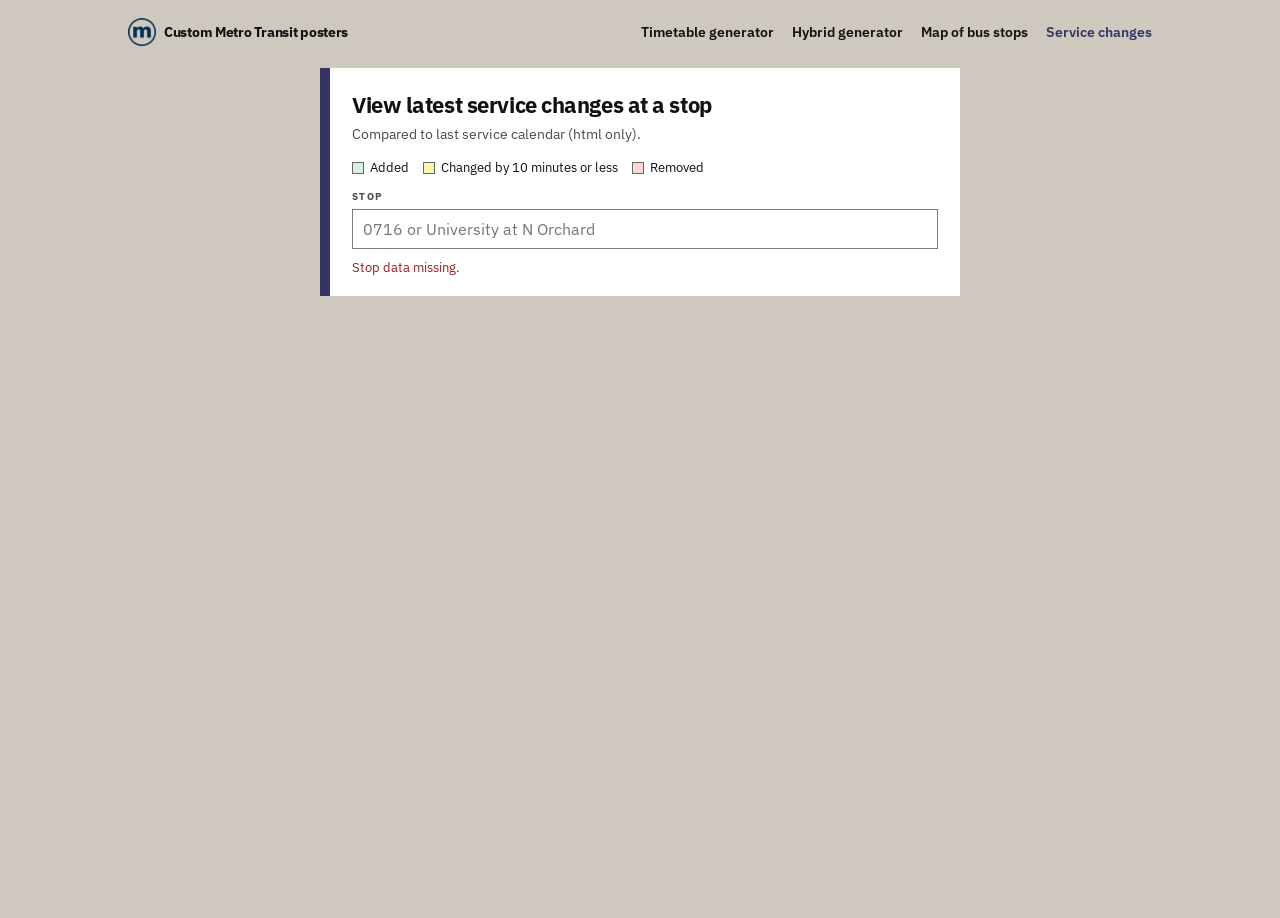
==== changes.html @ a4448ff8 "Option to view service changes, A2 fix, PM key fix" ====
<!DOCTYPE html>
<html lang="en">
<head>
  <meta charset="utf-8" />
  <meta name="viewport" content="width=device-width, initial-scale=1" />
  <title>Service changes · Custom Metro Transit posters</title>
  <link rel="icon" type="image/png" href="data/metrologo-mark.png" />
  <link rel="shortcut icon" type="image/png" href="data/metrologo-mark.png" />
  <link rel="apple-touch-icon" href="data/metrologo-mark.png" />
  <link rel="preconnect" href="https://fonts.googleapis.com" />
  <link rel="preconnect" href="https://fonts.gstatic.com" crossorigin />
  <link href="https://fonts.googleapis.com/css2?family=IBM+Plex+Sans:wght@400;500;600;700&display=swap" rel="stylesheet" />
  <link rel="stylesheet" href="styles.css" />
</head>
<body class="changes">
  <nav class="site-nav">
    <a class="brand" href="index.html"><img src="data/metrologo-mark.png" alt="" /> Custom Metro Transit posters</a>
    <a href="timetable.html">Timetable generator</a>
    <a href="hybrid.html">Hybrid generator</a>
    <a href="map.html">Map of bus stops</a>
    <a href="changes.html" aria-current="page">Service changes</a>
  </nav>
  <main class="box">
    <h1>View latest service changes at a stop</h1>
    <p class="lead">Compared to last service calendar (html only).</p>
    <div class="change-legend">
      <span><i class="change-swatch added"></i> Added</span>
      <span><i class="change-swatch moved"></i> Changed by 10 minutes or less</span>
      <span><i class="change-swatch removed"></i> Removed</span>
    </div>
    <label class="field">
      <span>Stop</span>
      <input id="q" type="search" autocomplete="off" placeholder="0716 or University at N Orchard" />
    </label>
    <div id="results" class="results" hidden></div>

    <section id="picked" class="picked" hidden>
      <div class="picked-name" id="picked-name"></div>
      <div class="picked-meta" id="picked-meta"></div>

      <div class="row">
        <label class="check"><input type="checkbox" id="noschool" checked /> Exclude school extras</label>
      </div>
      <div id="routes" class="routes"></div>

      <button type="button" id="go">Compare full poster</button>
      <div class="gen-alt">
        <button type="button" id="go-times">Compare timetable only</button>
        <button type="button" id="go-stops">Compare stop list only</button>
      </div>
    </section>
    <p id="err" class="err" hidden></p>
  </main>

  <section id="out" class="out" hidden>
    <div class="out-bar">
      <button type="button" id="open">Open HTML in new tab</button>
    </div>
    <iframe id="preview" title="Service change preview"></iframe>
  </section>

  <script>
    async function loadIsolated(url) {
      const res = await fetch(url);
      if (!res.ok) throw new Error("Could not load " + url);
      new Function(await res.text())();
    }
    loadIsolated("generate_poster.js")
      .then(function () { return loadIsolated("served.js"); })
      .then(function () {
        const s = document.createElement("script");
        s.src = "hybrid.js";
        document.body.appendChild(s);
      })
      .catch(function (err) {
        const el = document.getElementById("err");
        if (!el) return;
        el.hidden = false;
        el.textContent = err && err.message ? err.message : String(err);
      });
  </script>
</body>
</html>
---- styles.css ----
* { box-sizing: border-box; }
html, body { margin: 0; padding: 0; }
body {
  min-height: 100vh;
  background: #cfc8be;
  color: #111;
  font-family: "IBM Plex Sans", "Segoe UI", Tahoma, sans-serif;
}

.site-nav {
  display: flex;
  flex-wrap: wrap;
  gap: 8px 18px;
  align-items: center;
  width: min(64rem, calc(100% - 32px));
  margin: 18px auto 0;
  font-size: 14px;
}
.site-nav a {
  color: #111;
  text-decoration: none;
  font-weight: 600;
}
.site-nav a:hover { color: #333366; }
.site-nav a[aria-current="page"] { color: #333366; }
.site-nav .brand {
  display: inline-flex;
  align-items: center;
  gap: 8px;
  margin-right: auto;
  font-weight: 700;
  letter-spacing: -0.02em;
}
.site-nav .brand img { display: block; width: 28px; height: 28px; }

.box {
  width: min(28rem, calc(100% - 32px));
  margin: 22px auto 24px;
  background: #fff;
  padding: 22px 22px 20px;
  border-left: 10px solid #333366;
}
body.changes .box {
  width: min(40rem, calc(100% - 32px));
}

h1 {
  margin: 0 0 6px;
  font-size: 22px;
  letter-spacing: -0.02em;
}

.lead {
  margin: 0 0 16px;
  color: #4a4a4a;
  font-size: 14px;
}

.choices { display: grid; gap: 10px; }
.choice {
  display: block;
  text-decoration: none;
  color: inherit;
  background: #fff;
  border: 1px solid #d0d0d0;
  border-left: 6px solid #333366;
  padding: 14px 14px 14px 12px;
}
.choice:hover, .choice:focus { background: #f4f2ee; }
.choice .kicker { display: block; font-weight: 700; font-size: 16px; }
.choice .blurb { display: block; margin-top: 4px; color: #4a4a4a; font-size: 14px; line-height: 1.35; }

.site-foot {
  width: min(28rem, calc(100% - 32px));
  margin: 0 auto 28px;
  color: #4a4a4a;
  font-size: 12px;
  line-height: 1.45;
}

.field { display: block; }
.field span, .field-label {
  display: block;
  font-size: 10px;
  font-weight: 700;
  letter-spacing: 0.14em;
  text-transform: uppercase;
  color: #4a4a4a;
  margin-bottom: 6px;
}
.field input, .field input[type="search"], .field select {
  width: 100%;
  border: 1px solid #7a7a7a;
  padding: 9px 10px;
  font: inherit;
  font-size: 16px;
  background: #fff;
}

.results {
  margin-top: 8px;
  border: 1px solid #d0d0d0;
  max-height: 22rem;
  overflow: auto;
}
.result, .address-hit {
  display: block;
  width: 100%;
  text-align: left;
  background: #fff;
  border: 0;
  border-bottom: 1px solid #eee;
  padding: 8px 10px;
  font: inherit;
  cursor: pointer;
}
.result:last-child, .address-hit:last-child { border-bottom: 0; }
.result:hover, .result:focus, .address-hit:hover, .address-hit:focus { background: #f4f2ee; }
.result.gone, .result.gone:hover, .result.gone:focus { background: #ffd6d6; }
.change-legend {
  display: flex;
  flex-wrap: wrap;
  gap: 8px 14px;
  margin: 0 0 14px;
  font-size: 13px;
}
.change-legend span { display: inline-flex; align-items: center; gap: 6px; }
.change-swatch {
  display: inline-block;
  width: 12px;
  height: 12px;
  border: 1px solid #666;
  font-style: normal;
}
.change-swatch.added { background: #d8f3dc; }
.change-swatch.removed { background: #ffd6d6; }
.change-swatch.moved { background: #fff3b0; }
.result .name { font-weight: 600; font-size: 14px; }
.result .code { color: #4a4a4a; font-size: 12px; margin-left: 6px; font-weight: 400; }
.result .lines {
  display: flex;
  flex-wrap: wrap;
  gap: 4px;
  align-items: center;
  margin-top: 5px;
}
.pill {
  display: inline-flex;
  align-items: center;
  justify-content: center;
  min-width: 1.35em;
  padding: 1px 5px;
  font-size: 11px;
  font-weight: 700;
  line-height: 1.35;
}
.dir {
  font-size: 11px;
  font-weight: 700;
  letter-spacing: 0.06em;
  color: #4a4a4a;
  margin-left: 2px;
}

.picked { margin-top: 18px; padding-top: 16px; border-top: 1px solid #d0d0d0; }
.picked-name { font-weight: 700; font-size: 18px; }
.picked-meta { color: #4a4a4a; font-size: 13px; margin: 2px 0 12px; }

.row {
  display: flex;
  flex-wrap: wrap;
  gap: 12px 18px;
  margin-bottom: 10px;
  font-size: 14px;
}
.check { display: flex; gap: 6px; align-items: center; cursor: pointer; }
.check[hidden] { display: none; }
.map-filter { margin-top: 12px; }
.map-count { margin: 8px 0 0; font-size: 13px; color: #333; }
.jur-row { display: flex; align-items: center; gap: 8px; }
.jur-only {
  border: 0;
  background: transparent;
  color: #333366;
  font: inherit;
  font-size: 12px;
  text-decoration: underline;
  cursor: pointer;
  padding: 0;
}
.map-advanced { margin-top: 14px; font-size: 14px; }
.map-advanced summary { cursor: pointer; font-weight: 600; }
.map-advanced .check { margin-top: 8px; }
.jur-set { border: 0; margin: 12px 0 0; padding: 0; }
.jur-set legend { font-weight: 600; font-size: 13px; padding: 0; }
.jur-set .check { font-size: 13px; }

.routes { display: flex; flex-wrap: wrap; gap: 6px; margin-bottom: 14px; }
.routes label {
  display: inline-flex;
  align-items: center;
  gap: 6px;
  border: 1px solid #d0d0d0;
  padding: 4px 8px 4px 6px;
  font-size: 13px;
  font-weight: 600;
  cursor: pointer;
}
.routes label.off { opacity: 0.4; }
.routes input { margin: 0; }

#go, .out-bar button, .map-clear {
  background: #111;
  color: #fff;
  border: 0;
  padding: 9px 14px;
  font: inherit;
  font-weight: 600;
  cursor: pointer;
}
#go { width: 100%; }
#go:disabled, .gen-alt button:disabled { background: #999; color: #fff; cursor: not-allowed; }
.gen-alt {
  display: flex;
  gap: 8px;
  margin-top: 8px;
}
.gen-alt button {
  flex: 1;
  background: #fff;
  color: #111;
  border: 1px solid #7a7a7a;
  padding: 6px 8px;
  font: inherit;
  font-size: 13px;
  font-weight: 600;
  cursor: pointer;
}
.map-clear { background: #fff; color: #111; border: 1px solid #7a7a7a; margin-top: 12px; }

.err { color: #951f20; font-size: 13px; margin: 10px 0 0; }

.out { width: min(8.7in, calc(100% - 24px)); margin: 0 auto 40px; }
.out-bar { display: flex; gap: 8px; margin-bottom: 10px; }
.out-bar button { background: #fff; color: #111; border: 1px solid #7a7a7a; }
#preview {
  width: 100%;
  height: 0;
  border: 0;
  background: transparent;
  display: block;
  overflow-x: auto;
  overflow-y: hidden;
}

.map-body {
  height: 100vh;
  min-height: 100vh;
  display: flex;
  flex-direction: column;
  overflow: hidden;
}
.map-body .site-nav {
  width: auto;
  margin: 0;
  padding: 10px 16px;
  background: #fff;
  border-bottom: 1px solid #d0d0d0;
}
.map-layout {
  flex: 1;
  min-height: 0;
  display: grid;
  grid-template-columns: 22rem 1fr;
}
.map-panel {
  background: #fff;
  border-right: 1px solid #d0d0d0;
  padding: 16px 16px 20px;
  overflow: auto;
}
.map-panel h1 { font-size: 20px; }
#map { height: 100%; min-height: 0; background: #d9d4cc; }
.map-status { color: #4a4a4a; font-size: 13px; margin: 10px 0 0; }
.leaflet-tooltip.address-tip {
  background: #fff;
  color: #111;
  border: 1px solid #d0d0d0;
  border-left: 4px solid #951f20;
  border-radius: 0;
  box-shadow: none;
  padding: 8px 10px;
  font-family: "IBM Plex Sans", "Segoe UI", Tahoma, sans-serif;
  font-weight: 700;
  white-space: normal;
  max-width: 16rem;
}
.address-hit .addr { font-size: 13px; line-height: 1.35; }

.leaflet-tooltip.stop-tip {
  pointer-events: auto;
  background: rgba(255, 255, 255, 0.92);
  color: #111;
  border: 1px solid #d0d0d0;
  border-left: 4px solid #333366;
  border-radius: 0;
  box-shadow: none;
  padding: 8px 10px 8px 8px;
  font-family: "IBM Plex Sans", "Segoe UI", Tahoma, sans-serif;
  white-space: normal;
  width: max-content;
  max-width: min(40rem, calc(100vw - 2rem));
}
.leaflet-tooltip.stop-tip.stop-locked { border-left-color: #111; }
.leaflet-tooltip-top.stop-tip::before { border-top-color: #d0d0d0; }
.tip-name { font-weight: 700; font-size: 14px; }
.tip-code { color: #4a4a4a; font-size: 12px; margin-top: 1px; }
.tip-routes {
  display: flex;
  flex-wrap: wrap;
  gap: 4px;
  margin-top: 6px;
}
.tip-actions { display: flex; flex-wrap: nowrap; gap: 8px 12px; margin-top: 8px; white-space: nowrap; }
.tip-actions a { color: #333366; font-size: 12px; font-weight: 700; }

@media (max-width: 800px) {
  .map-body { height: auto; min-height: 100vh; overflow: auto; }
  .map-layout { grid-template-columns: 1fr; }
  #map { height: 70vh; }
}
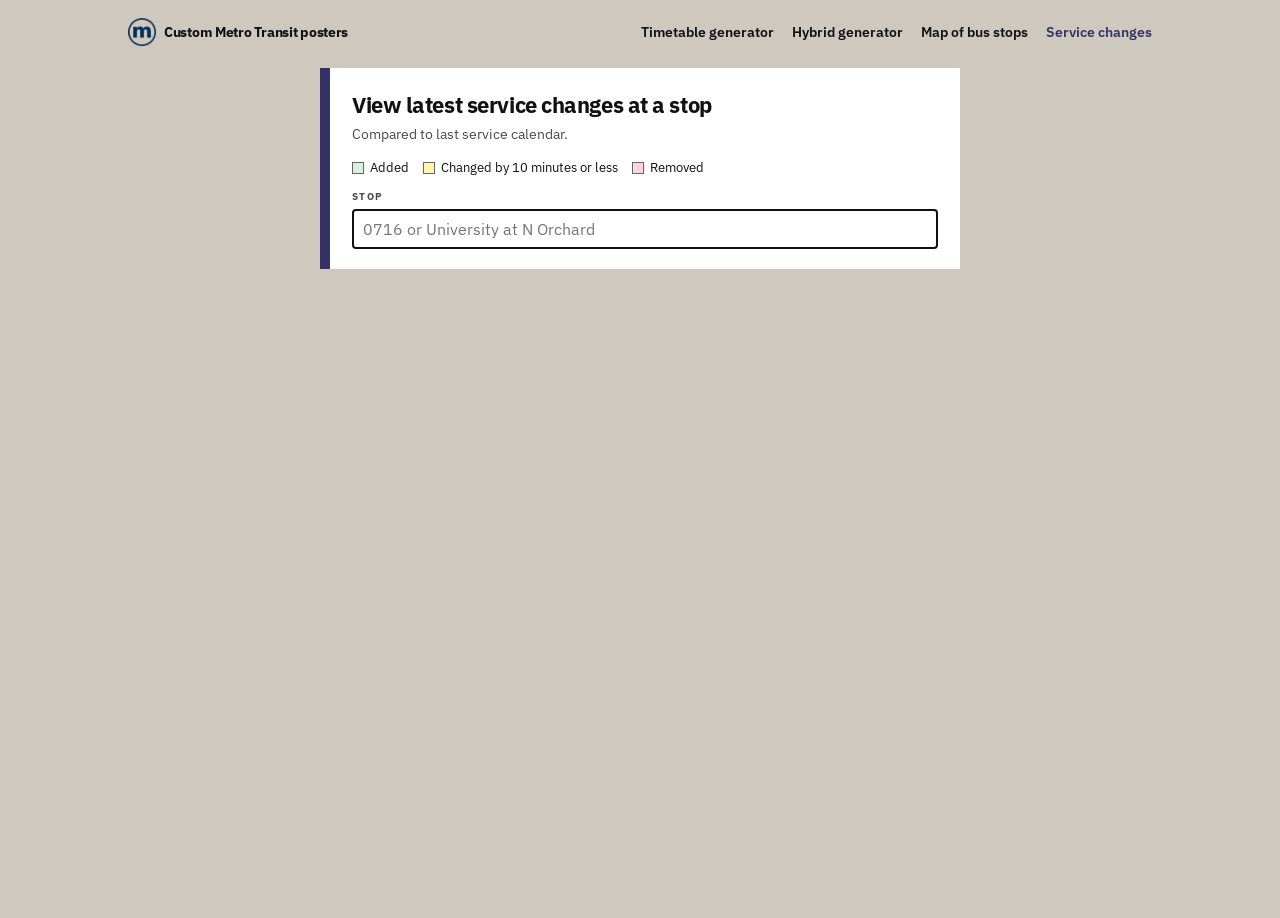
==== commit 2f6f2460: "Update changes.html" ====
--- a/changes.html
+++ b/changes.html
@@ -22,7 +22,7 @@
   </nav>
   <main class="box">
     <h1>View latest service changes at a stop</h1>
-    <p class="lead">Compared to last service calendar (html only).</p>
+    <p class="lead">Compared to last service calendar.</p>
     <div class="change-legend">
       <span><i class="change-swatch added"></i> Added</span>
       <span><i class="change-swatch moved"></i> Changed by 10 minutes or less</span>
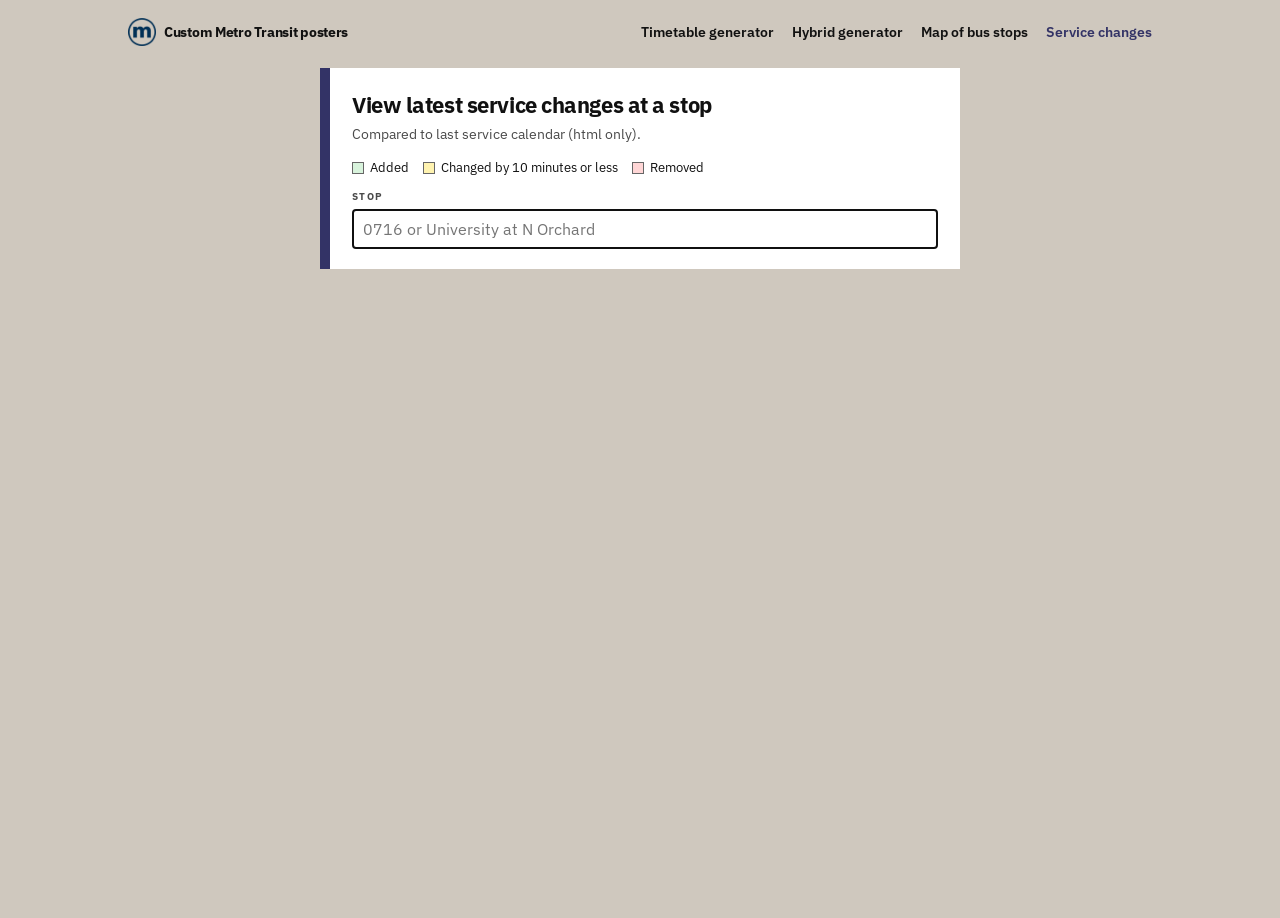
==== commit 59522155: "Fix after midnight boxes" ====
--- a/changes.html
+++ b/changes.html
@@ -22,7 +22,7 @@
   </nav>
   <main class="box">
     <h1>View latest service changes at a stop</h1>
-    <p class="lead">Compared to last service calendar.</p>
+    <p class="lead">Compared to last service calendar (html only).</p>
     <div class="change-legend">
       <span><i class="change-swatch added"></i> Added</span>
       <span><i class="change-swatch moved"></i> Changed by 10 minutes or less</span>
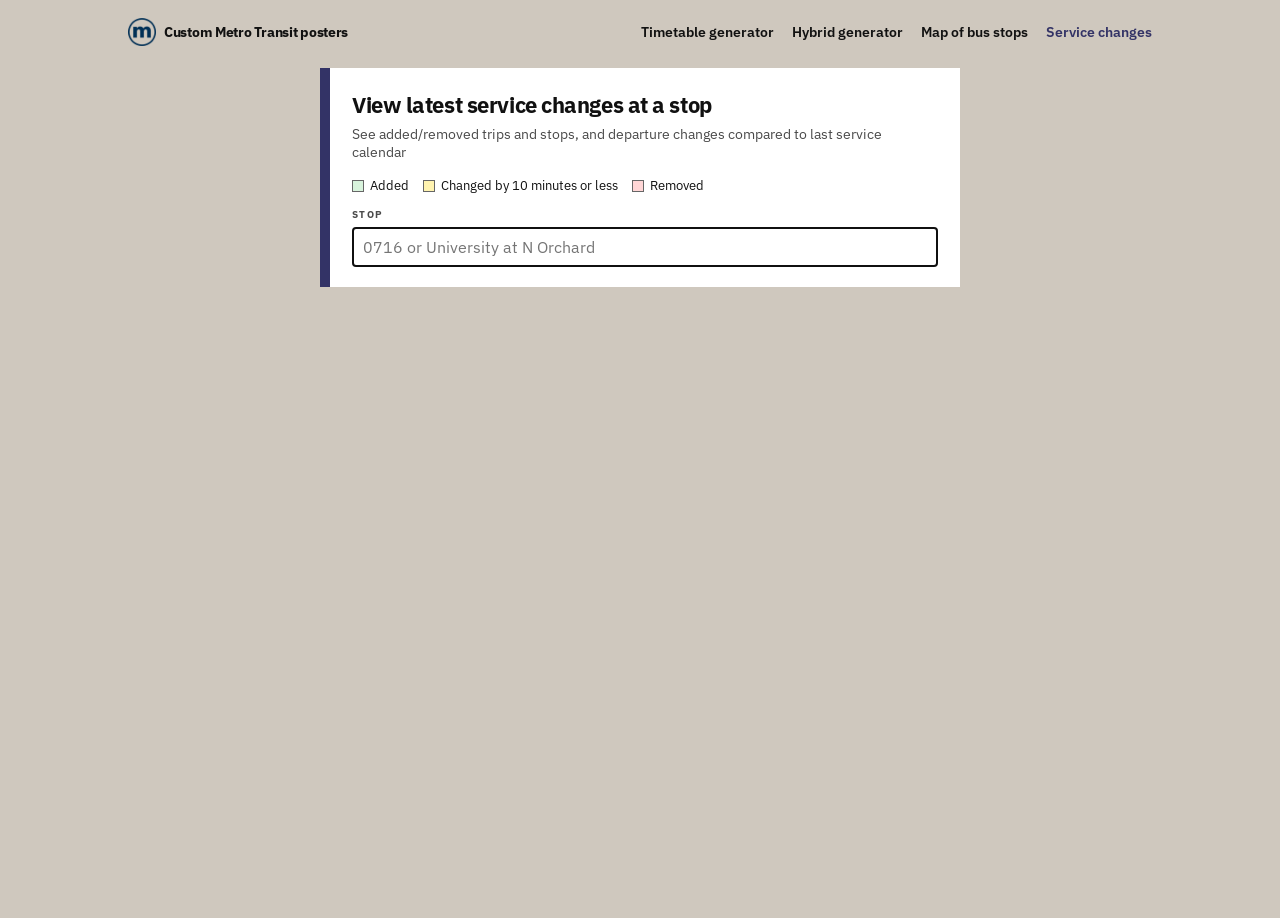
==== commit b7b9e1d6: "Update changes.html" ====
--- a/changes.html
+++ b/changes.html
@@ -22,7 +22,7 @@
   </nav>
   <main class="box">
     <h1>View latest service changes at a stop</h1>
-    <p class="lead">Compared to last service calendar (html only).</p>
+    <p class="lead">See added/removed trips and stops, and departure changes compared to last service calendar</p>
     <div class="change-legend">
       <span><i class="change-swatch added"></i> Added</span>
       <span><i class="change-swatch moved"></i> Changed by 10 minutes or less</span>
